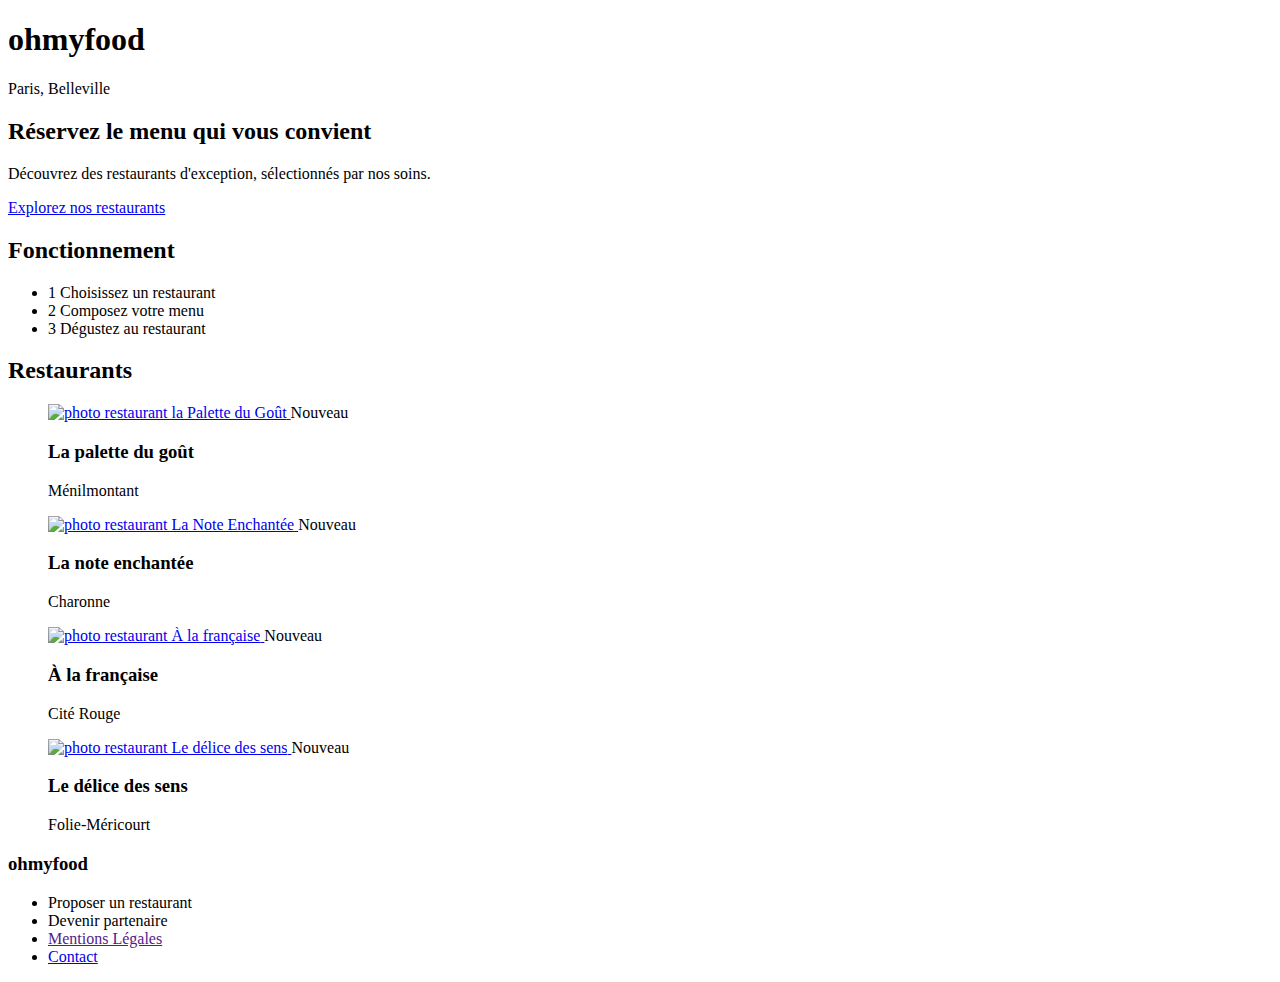
==== index.html @ d79c0644 "animations et loader" ====
<!DOCTYPE html>
<html lang="fr">
<head>
    <meta charset="UTF-8">
    <meta name="viewport" content="width=device-width, initial-scale=1.0">
    <link rel="preconnect" href="https://fonts.gstatic.com">
    <link href="https://fonts.googleapis.com/css2?family=Roboto:wght@300;400;500;700&display=swap" rel="stylesheet">
    <link rel="preconnect" href="https://fonts.gstatic.com">
    <link href="https://fonts.googleapis.com/css2?family=Shrikhand&display=swap" rel="stylesheet">
    <link rel="stylesheet" href="https://cdnjs.cloudflare.com/ajax/libs/font-awesome/5.15.1/css/all.min.css" integrity="sha512-+4zCK9k+qNFUR5X+cKL9EIR+ZOhtIloNl9GIKS57V1MyNsYpYcUrUeQc9vNfzsWfV28IaLL3i96P9sdNyeRssA==" crossorigin="anonymous" />
    <link rel="stylesheet" href="./style.css">
    <title>OhMyFood that's tastcredible!</title>
</head>
<body>
    <div class="overlay">
        <i class="fas fa-spinner"></i>
    </div>
    <header>
        <h1 class="logo">ohmyfood</h1>
        <div class="localisation-container">
            <div class="localisation">
                <i class="fas fa-map-marker-alt"></i>
                <span>Paris, Belleville</span>
            </div>
        </div>
        <div class="introduction">
            <div class="introduction-content">
                <h2>Réservez le menu qui vous convient</h2>
                <p>Découvrez des restaurants d'exception, sélectionnés par nos soins.</p>
                <a href="javascript:void(0)">Explorez nos restaurants</a>
            </div>
        </div>
    </header>
    <main>
        <section class="summary">
            <h2>Fonctionnement</h2>
            <ul class="step-container">
                <li class="step">
                    <span class="number-span">1</span>
                    <i class="fas fa-mobile-alt fa-lg"></i>
                    Choisissez un restaurant
                </li>
                <li class="step">
                    <span class="number-span">2</span>
                    <i class="fas fa-list-ul"></i>
                    Composez votre menu
                </li>
                <li class="step">
                    <span class="number-span">3</span>
                    <i class="fas fa-store"></i>
                    Dégustez au restaurant
                </li>
            </ul>
        </section>
        <section class="restaurant">
            <h2>Restaurants</h2>
            <figure class="card">
                <a href="./menu-palette.html">
                    <img src="./img/restaurants/jay-wennington-N_Y88TWmGwA-unsplash.jpg" alt="photo restaurant la Palette du Goût">
                </a>
                <span>Nouveau</span>
                <figcaption class="card-legend">
                    <i class="far fa-heart"></i>
                    <h3>La palette du goût</h3>
                    <p>Ménilmontant</p>
                </figcaption>
            </figure>
            <figure class="card">
                <a href="./menu-note.html">
                    <img src="./img/restaurants/stil-u2Lp8tXIcjw-unsplash.jpg" alt="photo restaurant La Note Enchantée">
                </a>
                <span>Nouveau</span>
                <figcaption class="card-legend">
                    <i class="far fa-heart"></i>
                    <h3>La note enchantée</h3>
                    <p>Charonne</p>
                </figcaption>
            </figure>
            <figure class="card">
                <a href="./menu-lafrancaise.html">
                    <img src="./img/restaurants/toa-heftiba-DQKerTsQwi0-unsplash.jpg" alt="photo restaurant À la française">
                </a>
                <span>Nouveau</span>
                <figcaption class="card-legend">
                    <i class="far fa-heart"></i>
                    <h3>À la française</h3>
                    <p>Cité Rouge</p>
                </figcaption>
            </figure>
            <figure class="card">
                <a href="./menu-delice.html">
                    <img src="./img/restaurants/louis-hansel-shotsoflouis-qNBGVyOCY8Q-unsplash.jpg" alt="photo restaurant Le délice des sens">
                </a>
                <span>Nouveau</span>
                <figcaption class="card-legend">
                    <i class="far fa-heart"></i>
                    <h3>Le délice des sens</h3>
                    <p>Folie-Méricourt</p>
                </figcaption>
            </figure>
        </section>
    </main>
    <footer>
        <h3 class="logo">ohmyfood</h3>
        <ul class="links">
            <li class="list-links">
                <i class="fas fa-utensils fa-xs"></i>
                Proposer un restaurant
            </li>
            <li class="list-links">
                <i class="fas fa-hands-helping fa-xs"></i>
                Devenir partenaire
            </li>
            <li class="list-links">
                <a href="">Mentions Légales</a>
            </li>
            <li class="list-links">
                <a href="mailto:ohmyfood-contact@mail.com">Contact</a>
            </li>
        </ul>
    </footer>
</body>
</html>
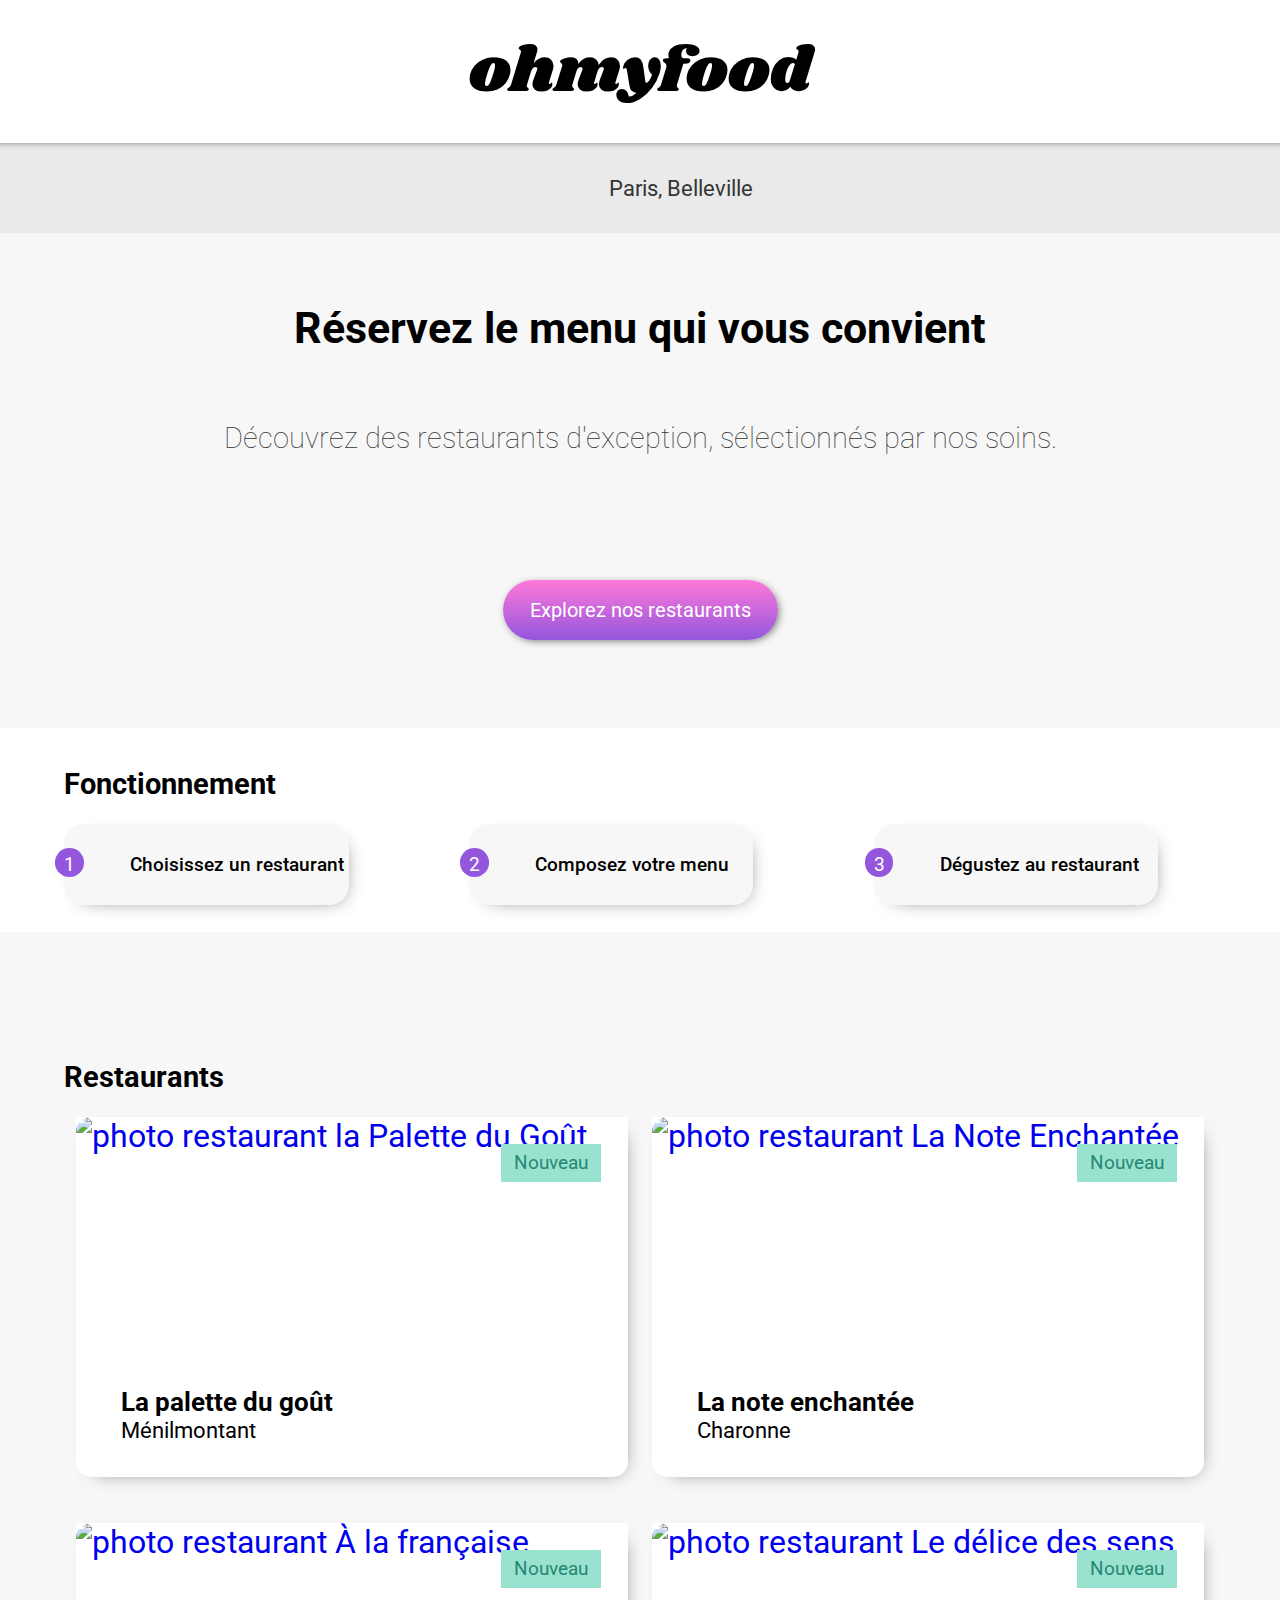
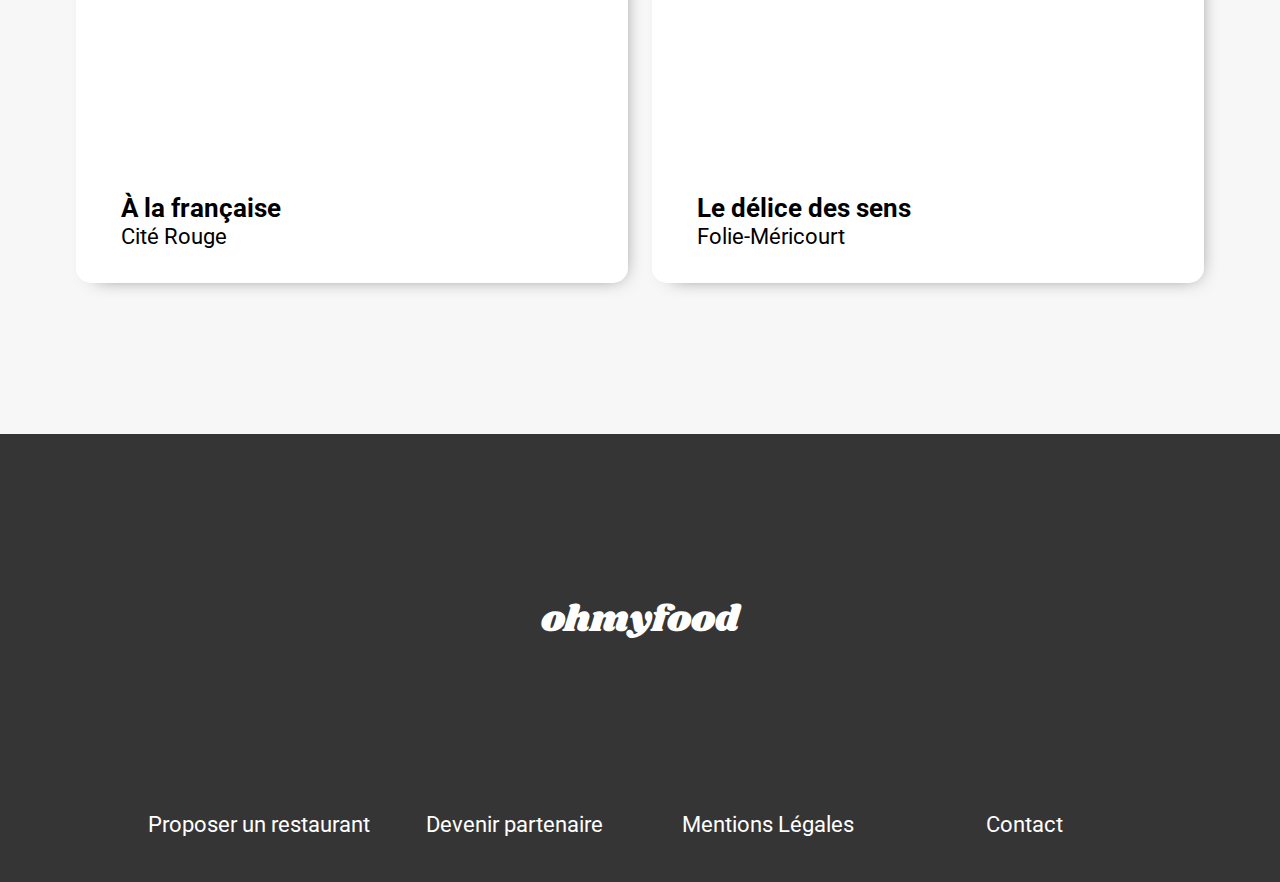
==== commit f9ad6504: "ajouts optionnels de meta balise" ====
--- a/index.html
+++ b/index.html
@@ -3,6 +3,10 @@
 <head>
     <meta charset="UTF-8">
     <meta name="viewport" content="width=device-width, initial-scale=1.0">
+    <meta property="og:description" content="Réservez le menu qui vous convient dans le restaurant de votre choix, nous proposons un large choix de saveur pour tout les gouts.">
+    <meta property="og:title" content="OhMyFood votre diner de choix">
+    <meta property="og:image" content="./img/logo/ohmyfood.png">
+    <link rel="icon" href="./img/logo/ohmyfood@2x.svg">
     <link rel="preconnect" href="https://fonts.gstatic.com">
     <link href="https://fonts.googleapis.com/css2?family=Roboto:wght@300;400;500;700&display=swap" rel="stylesheet">
     <link rel="preconnect" href="https://fonts.gstatic.com">
--- a/style.css
+++ b/style.css
@@ -0,0 +1,668 @@
+* {
+  margin: 0;
+  padding: 0;
+  text-decoration: none;
+  list-style-type: none;
+  border: 0;
+  font-weight: 400;
+  font-family: "Roboto", sans-serif;
+}
+
+html {
+  scroll-behavior: smooth;
+}
+
+body {
+  font-size: calc(.3em + 3vmin);
+}
+
+h2 {
+  font-weight: bold;
+}
+
+footer h3, header .logo {
+  font-family: "Shrikhand", cursive;
+}
+
+.menu a, header .introduction .introduction-content a {
+  background-image: linear-gradient(#FF79DA, #9356DC);
+  border-radius: 30px;
+  color: white;
+  padding: 4vmin 6vmin;
+  box-shadow: 2px 2px 8px -2px #5b5b5b;
+  display: block;
+  transition: all 0.3s ease-in-out;
+}
+@media screen and (min-width: 650px) {
+  .menu a, header .introduction .introduction-content a {
+    padding: 2vmin 3vmin;
+    font-size: 0.7em;
+  }
+}
+.menu a:hover, header .introduction .introduction-content a:hover {
+  opacity: 0.7;
+  box-shadow: 10px 12px 10px -2px #5b5b5b;
+}
+
+.overlay {
+  height: 100%;
+  width: 100%;
+  position: fixed;
+  background: linear-gradient(#9356DC, #99E2D0);
+  z-index: 10000;
+  display: flex;
+  flex-direction: inherit;
+  align-items: center;
+  justify-content: center;
+  animation: loader 0s cubic-bezier(0.445, 0.05, 0.55, 0.95) 2s 1 forwards;
+  display: none;
+}
+.overlay i {
+  color: white;
+  font-size: 8em;
+  animation: spinner 1s cubic-bezier(0.455, 0.03, 0.515, 0.955) 0.5s infinite none;
+}
+
+header {
+  display: flex;
+  flex-direction: column;
+  align-items: center;
+  justify-content: normal;
+}
+header .arrow-title {
+  display: flex;
+  flex-direction: row;
+  align-items: center;
+  justify-content: center;
+  width: 100%;
+  background: #fff;
+  margin: 0 auto;
+}
+header .arrow-title i {
+  color: #353535;
+}
+header .logo {
+  margin: 2% 20%;
+}
+header .localisation-container {
+  height: 13vmin;
+  width: 100%;
+  background: #eaeaea;
+  box-shadow: inset 0px 10px 8px -13px;
+  display: flex;
+  flex-direction: row;
+  align-items: center;
+  justify-content: center;
+}
+@media screen and (min-width: 1050px) {
+  header .localisation-container {
+    height: 10vmin;
+  }
+}
+header .localisation-container .localisation {
+  display: flex;
+  flex-direction: row;
+  align-items: inherit;
+  justify-content: space-between;
+  width: calc(1rem + 32vmin);
+  margin-right: 7%;
+  color: #353535;
+}
+@media screen and (min-width: 1050px) {
+  header .localisation-container .localisation {
+    margin: 0;
+    font-size: 0.7em;
+    width: 25vmin;
+  }
+}
+header .introduction {
+  text-align: center;
+  background-color: #f7f7f7;
+  height: 77vmin;
+  width: 100%;
+}
+@media screen and (min-width: 650px) {
+  header .introduction {
+    height: 55vmin;
+  }
+}
+header .introduction .introduction-content {
+  margin: 11vmin auto;
+  display: flex;
+  flex-direction: column;
+  align-items: center;
+  justify-content: space-around;
+  height: 70%;
+  width: 90%;
+}
+@media screen and (min-width: 650px) {
+  header .introduction .introduction-content {
+    margin: 4vmin auto;
+    height: 45vmin;
+  }
+}
+@media screen and (min-width: 1050px) {
+  header .introduction .introduction-content {
+    font-size: 0.9em;
+  }
+}
+header .introduction .introduction-content h2 {
+  font-weight: bold;
+  width: 75%;
+}
+header .introduction .introduction-content p {
+  font-weight: 100;
+  color: #353535;
+}
+header .introduction .introduction-content a {
+  margin-top: 5%;
+}
+
+footer {
+  background: #353535;
+  color: white;
+  padding: 2% 7%;
+}
+@media screen and (min-width: 650px) {
+  footer {
+    padding: 0;
+    display: flex;
+    flex-direction: column;
+    align-items: center;
+    justify-content: center;
+  }
+}
+footer h3 {
+  line-height: 3;
+}
+@media screen and (min-width: 1050px) {
+  footer h3 {
+    line-height: 10;
+  }
+}
+footer .links {
+  padding-bottom: 10%;
+}
+@media screen and (min-width: 650px) {
+  footer .links {
+    padding-bottom: 3%;
+    width: 100%;
+    display: flex;
+    flex-direction: row;
+    align-items: baseline;
+    justify-content: center;
+  }
+}
+footer .links .list-links {
+  line-height: 1.7;
+  cursor: pointer;
+}
+@media screen and (min-width: 650px) {
+  footer .links .list-links {
+    width: 20%;
+    text-align: center;
+    font-size: 0.7em;
+  }
+}
+footer .links i {
+  margin-right: 2%;
+  width: 1em;
+}
+footer .links a {
+  color: white;
+}
+
+@keyframes loader {
+  100% {
+    opacity: 0;
+    z-index: -100;
+  }
+}
+@keyframes spinner {
+  100% {
+    transform: rotate(360deg);
+  }
+}
+.summary {
+  padding: 8% 5%;
+}
+@media screen and (min-width: 650px) {
+  .summary {
+    padding: 3% 5% 0;
+  }
+}
+@media screen and (min-width: 1050px) {
+  .summary h2 {
+    font-size: 0.9em;
+  }
+}
+.summary .step-container {
+  padding-top: 10%;
+  margin: 0 auto;
+  width: 95%;
+}
+@media screen and (min-width: 650px) {
+  .summary .step-container {
+    display: flex;
+    flex-direction: row;
+    align-items: unset;
+    justify-content: space-between;
+    flex-wrap: wrap;
+    padding-top: 5%;
+    margin: 0;
+  }
+}
+@media screen and (min-width: 1050px) {
+  .summary .step-container {
+    padding-top: 2%;
+  }
+}
+.summary .step {
+  background-color: #f7f7f7;
+  font-weight: 500;
+  height: 20vmin;
+  position: relative;
+  border-radius: 20px;
+  box-shadow: 6px 6px 20px -14px #353535;
+  transition: all 0.5s ease-out;
+  margin-bottom: 3vh;
+  padding-left: 22vmin;
+  display: flex;
+  flex-direction: row;
+  align-items: center;
+  justify-content: left;
+}
+@media screen and (min-width: 650px) {
+  .summary .step {
+    height: 9vmin;
+    width: 30%;
+    font-size: 0.6em;
+    padding-left: 10vmin;
+  }
+}
+@media screen and (min-width: 1050px) {
+  .summary .step {
+    padding-left: 6%;
+    width: 20%;
+  }
+}
+.summary .step:hover {
+  background-color: #f5edff;
+  transform: scale(1.1);
+  color: #9356DC;
+  box-shadow: 14px 14px 20px -14px #353535;
+}
+.summary .step:hover i {
+  color: #9356DC;
+}
+.summary .step .number-span {
+  margin-right: 20%;
+  color: white;
+  position: absolute;
+  right: 67vmin;
+  z-index: 1;
+}
+@media screen and (min-width: 650px) {
+  .summary .step .number-span {
+    right: 28vmin;
+  }
+}
+@media screen and (min-width: 1050px) {
+  .summary .step .number-span {
+    left: 0;
+  }
+}
+.summary .step .number-span::after {
+  content: "";
+  background: #9356DC;
+  height: 1.5em;
+  width: 1.5em;
+  position: absolute;
+  border-radius: 50%;
+  z-index: -1;
+  left: -2vmin;
+  top: -0.5vmin;
+}
+@media screen and (min-width: 650px) {
+  .summary .step .number-span::after {
+    left: -1vmin;
+  }
+}
+.summary .step i {
+  position: absolute;
+  left: 11%;
+  color: #828282;
+  transition: all 0.5s ease-out;
+}
+
+.restaurant {
+  background-color: #f7f7f7;
+  padding: 10% 5%;
+}
+@media screen and (min-width: 650px) {
+  .restaurant {
+    display: flex;
+    flex-wrap: wrap;
+  }
+}
+@media screen and (min-width: 650px) {
+  .restaurant h2 {
+    width: 100%;
+  }
+}
+@media screen and (min-width: 1050px) {
+  .restaurant h2 {
+    font-size: 0.9em;
+  }
+}
+.restaurant .card {
+  position: relative;
+  margin: 10% auto;
+  height: 70vmin;
+  width: 90vmin;
+  background: #fff;
+  box-shadow: 6px 6px 20px -14px #353535;
+  border-bottom-left-radius: 15px;
+  border-bottom-right-radius: 15px;
+}
+@media screen and (min-width: 650px) {
+  .restaurant .card {
+    height: 40vmin;
+    width: 48%;
+    margin: 2% auto;
+  }
+}
+.restaurant .card a {
+  position: absolute;
+  height: 100%;
+  width: 100%;
+  z-index: 100;
+}
+.restaurant .card img {
+  height: 71%;
+  width: 100%;
+  object-fit: cover;
+  border-top-left-radius: 15px;
+  border-top-right-radius: 15px;
+  object-position: 100% 61%;
+}
+.restaurant .card span {
+  background: #99E2D0;
+  position: absolute;
+  color: #278870;
+  z-index: 1000;
+  right: 3vmin;
+  top: 3vmin;
+  padding: 0.4em 0.7em;
+  font-size: 0.9em;
+}
+@media screen and (min-width: 650px) {
+  .restaurant .card span {
+    font-size: 0.6em;
+  }
+}
+.restaurant .card-legend {
+  position: absolute;
+  top: 54vmin;
+  left: 5vmin;
+}
+@media screen and (min-width: 650px) {
+  .restaurant .card-legend {
+    top: 30vmin;
+    font-size: 0.7em;
+  }
+}
+.restaurant .card-legend h3 {
+  font-weight: bold;
+}
+.restaurant .card-legend i {
+  position: absolute;
+  left: 70vmin;
+  top: 2vmin;
+  font-size: 1.6em;
+  z-index: 100;
+  cursor: pointer;
+}
+@media screen and (min-width: 650px) {
+  .restaurant .card-legend i {
+    left: 30vmin;
+    top: 0;
+  }
+}
+@media screen and (min-width: 1050px) {
+  .restaurant .card-legend i {
+    right: 0;
+  }
+}
+.restaurant .card-legend i:hover {
+  color: #9356DC;
+  font-weight: 900;
+}
+
+.header-menu-img {
+  height: 75vmin;
+}
+@media screen and (min-width: 1050px) {
+  .header-menu-img {
+    height: 55vmin;
+  }
+}
+.header-menu-img .img-note-enchantee {
+  position: absolute;
+  left: 0;
+  bottom: 62vmin;
+  z-index: -1;
+}
+.header-menu-img img {
+  width: 100%;
+}
+@media screen and (min-width: 1050px) {
+  .header-menu-img img {
+    position: absolute;
+    left: 0;
+    bottom: 3vmin;
+    z-index: -1;
+  }
+}
+
+.restaurants {
+  background-color: #f7f7f7;
+}
+@media screen and (min-width: 1050px) {
+  .restaurants {
+    background-color: #fff;
+  }
+}
+
+.menu {
+  background-color: #f7f7f7;
+  border-top-left-radius: 40px;
+  border-top-right-radius: 40px;
+  position: relative;
+  bottom: 16vmin;
+}
+@media screen and (min-width: 1050px) {
+  .menu {
+    width: 85%;
+    margin: auto;
+    border-bottom-left-radius: 40px;
+    border-bottom-right-radius: 40px;
+    display: flex;
+    flex-wrap: wrap;
+    justify-content: space-between;
+  }
+}
+.menu h2 {
+  font-family: "Shrikhand", cursive;
+  display: inline-block;
+  margin-right: 7vmin;
+  font-weight: normal;
+  font-size: 1.75em;
+}
+@media screen and (min-width: 1050px) {
+  .menu h2 {
+    width: 80%;
+  }
+}
+.menu a {
+  text-align: center;
+  width: 40%;
+  margin: auto;
+  position: relative;
+  top: 10vmin;
+}
+@media screen and (min-width: 1050px) {
+  .menu a {
+    width: 50%;
+  }
+}
+.menu i {
+  font-size: 1.6em;
+  cursor: pointer;
+}
+.menu .menu-title {
+  font-size: 1em;
+  font-weight: 200;
+  text-transform: uppercase;
+  padding: 7% 0 5% 0;
+}
+.menu .menu-title::after {
+  content: "";
+  height: 3px;
+  background: #99E2D0;
+  width: 11vmin;
+  display: block;
+}
+@media screen and (min-width: 1050px) {
+  .menu .menu-list {
+    width: 30%;
+  }
+}
+.menu .menu-list .anime-item-1 {
+  animation-delay: 0.1s;
+}
+.menu .menu-list .anime-item-2 {
+  animation-delay: 0.2s;
+}
+.menu .menu-list .anime-item-3 {
+  animation-delay: 0.3s;
+}
+.menu .menu-list .anime-item-4 {
+  animation-delay: 0.4s;
+}
+.menu .menu-list .anime-item-5 {
+  animation-delay: 0.5s;
+}
+.menu .menu-list .anime-item-6 {
+  animation-delay: 0.6s;
+}
+.menu .menu-list .anime-item-7 {
+  animation-delay: 0.7s;
+}
+.menu .menu-list .anime-item-8 {
+  animation-delay: 0.8s;
+}
+.menu .menu-list .anime-item-9 {
+  animation-delay: 0.9s;
+}
+.menu .menu-item {
+  background: #fff;
+  display: flex;
+  flex-direction: unset;
+  align-items: initial;
+  justify-content: space-between;
+  transform: scale(0);
+  animation: apparition 0.5s ease 1s 1 normal forwards;
+  border-radius: 15px;
+  margin: 4vmin auto;
+  cursor: pointer;
+  overflow: hidden;
+  box-shadow: 6px 6px 20px -14px #353535;
+}
+@media screen and (min-width: 1050px) {
+  .menu .menu-item {
+    font-size: 0.5em;
+  }
+}
+.menu .menu-item .check {
+  display: flex;
+  flex-direction: unset;
+  align-items: center;
+  justify-content: center;
+  transform: translateX(100%);
+  background: #99E2D0;
+  color: white;
+  border-bottom-right-radius: 15px;
+  border-top-right-radius: 15px;
+  transition: all 0.3s ease-out;
+  padding: 1px;
+}
+.menu .menu-item:hover .check {
+  width: 25%;
+  margin-left: 25px;
+  transform: translateX(0);
+}
+.menu .menu-item:hover .check i {
+  transform: rotate(3turn);
+  transition: all 0.7s ease;
+}
+.menu .menu-item .item-header {
+  overflow: hidden;
+  white-space: nowrap;
+  padding: 1em 0 1em 1em;
+  width: 83%;
+}
+.menu .plates {
+  font-weight: bold;
+  width: 100%;
+  margin-bottom: 1vmin;
+  font-size: 1.1em;
+  overflow: hidden;
+  text-overflow: ellipsis;
+}
+.menu .ingredient {
+  font-weight: 200;
+  margin-right: auto;
+  width: 100%;
+  text-overflow: ellipsis;
+  overflow: hidden;
+}
+.menu .price {
+  font-weight: bold;
+  align-self: end;
+  padding-bottom: 1em;
+}
+
+@keyframes apparition {
+  0% {
+    transform: scale(0);
+  }
+  100% {
+    transform: scale(1);
+  }
+}
+header .logo, footer h3 {
+  font-family: "Shrikhand", cursive;
+}
+
+header .introduction .introduction-content a, .menu a {
+  background-image: linear-gradient(#FF79DA, #9356DC);
+  border-radius: 30px;
+  color: white;
+  padding: 4vmin 6vmin;
+  box-shadow: 2px 2px 8px -2px #5b5b5b;
+  display: block;
+  transition: all 0.3s ease-in-out;
+}
+@media screen and (min-width: 650px) {
+  header .introduction .introduction-content a, .menu a {
+    padding: 2vmin 3vmin;
+    font-size: 0.7em;
+  }
+}
+header .introduction .introduction-content a:hover, .menu a:hover {
+  opacity: 0.7;
+  box-shadow: 10px 12px 10px -2px #5b5b5b;
+}
+
+/*# sourceMappingURL=style.css.map */
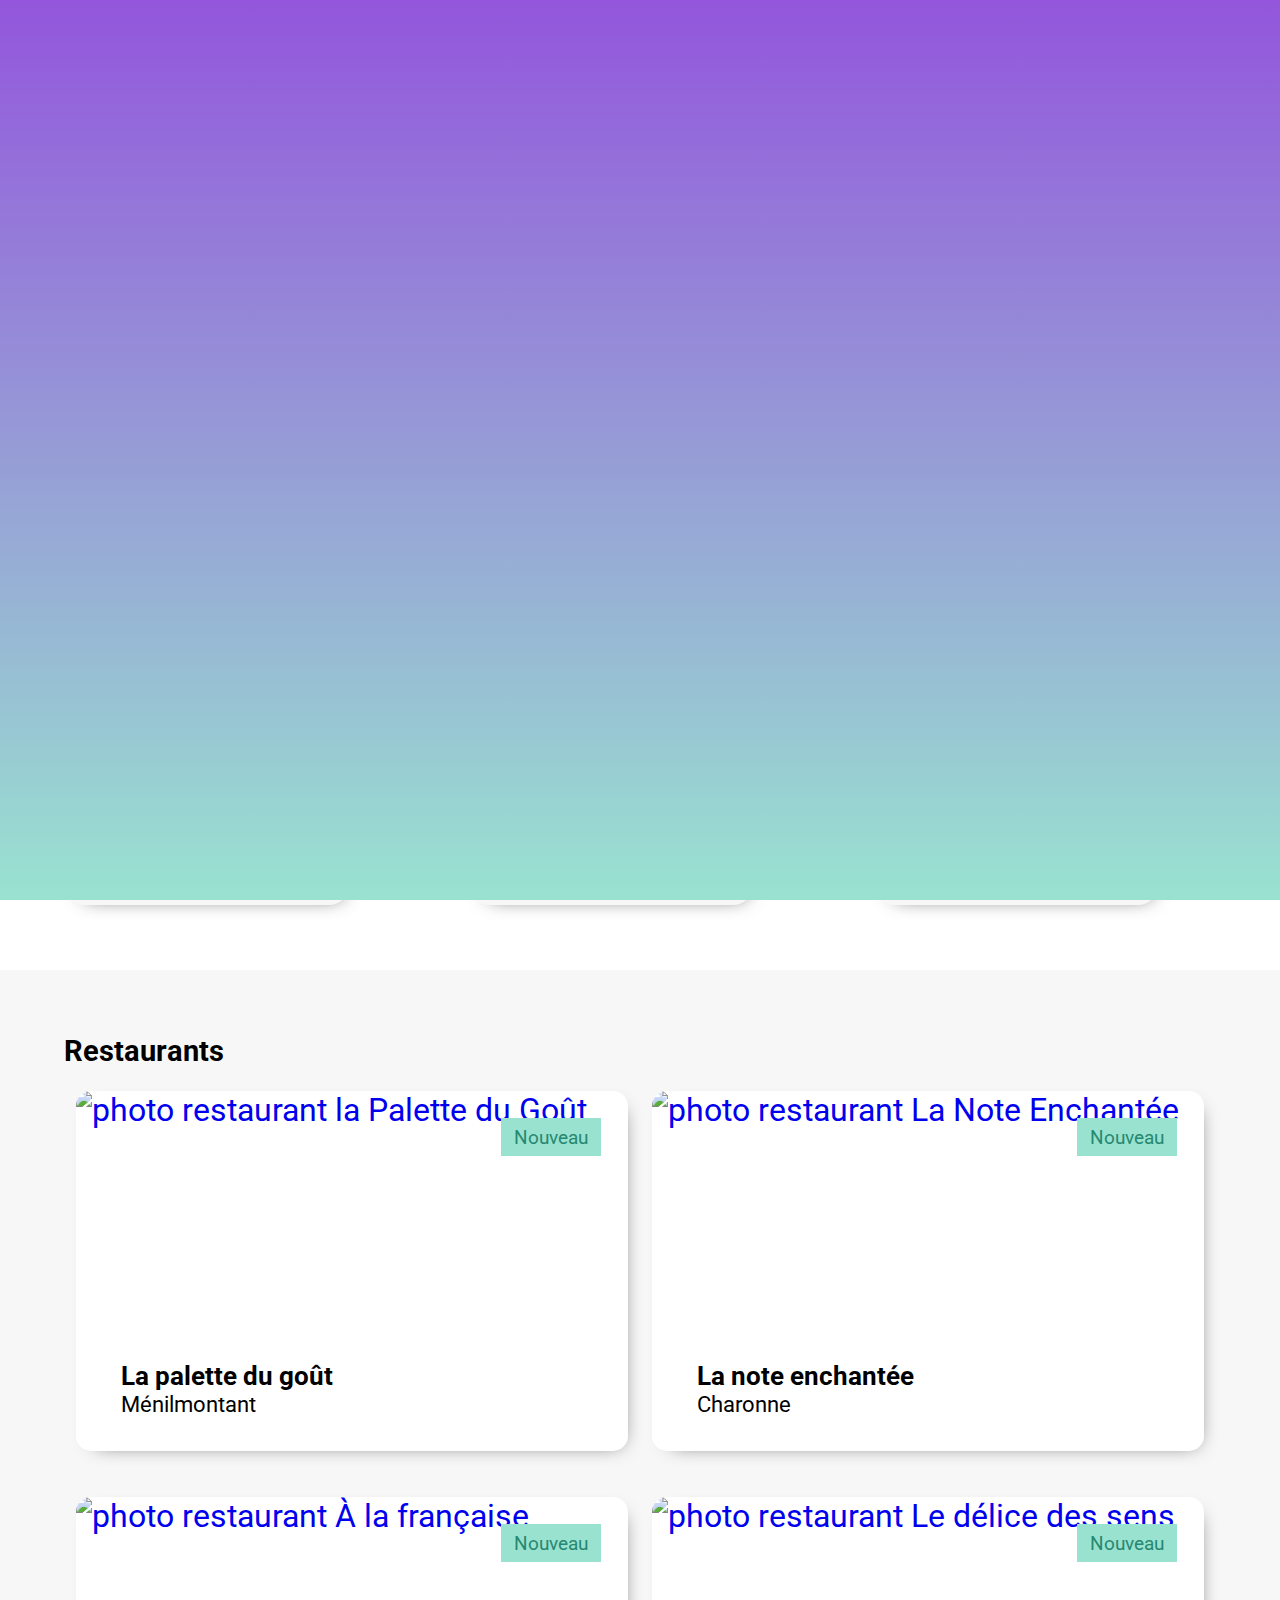
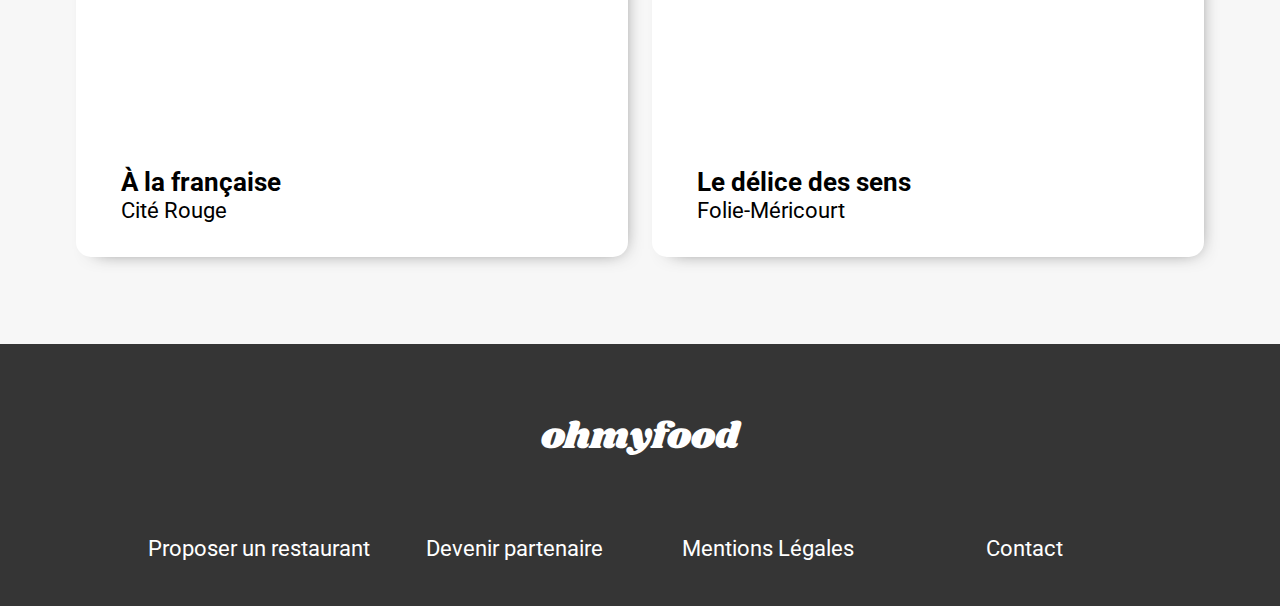
==== commit d40df6de: "changement de balise, transitions plus lentes et degradé sur l'icone coeur" ====
--- a/index.html
+++ b/index.html
@@ -11,9 +11,9 @@
     <link href="https://fonts.googleapis.com/css2?family=Roboto:wght@300;400;500;700&display=swap" rel="stylesheet">
     <link rel="preconnect" href="https://fonts.gstatic.com">
     <link href="https://fonts.googleapis.com/css2?family=Shrikhand&display=swap" rel="stylesheet">
-    <link rel="stylesheet" href="https://cdnjs.cloudflare.com/ajax/libs/font-awesome/5.15.1/css/all.min.css" integrity="sha512-+4zCK9k+qNFUR5X+cKL9EIR+ZOhtIloNl9GIKS57V1MyNsYpYcUrUeQc9vNfzsWfV28IaLL3i96P9sdNyeRssA==" crossorigin="anonymous" />
+    <link rel="stylesheet" href="https://pro.fontawesome.com/releases/v5.10.0/css/all.css" integrity="sha384-AYmEC3Yw5cVb3ZcuHtOA93w35dYTsvhLPVnYs9eStHfGJvOvKxVfELGroGkvsg+p" crossorigin="anonymous"/>
     <link rel="stylesheet" href="./style.css">
-    <title>OhMyFood that's tastcredible!</title>
+    <title>OhMyFood votre dîner de choix</title>
 </head>
 <body>
     <div class="overlay">
--- a/style.css
+++ b/style.css
@@ -55,7 +55,6 @@
   align-items: center;
   justify-content: center;
   animation: loader 0s cubic-bezier(0.445, 0.05, 0.55, 0.95) 2s 1 forwards;
-  display: none;
 }
 .overlay i {
   color: white;
@@ -157,6 +156,11 @@
 header .introduction .introduction-content a {
   margin-top: 5%;
 }
+@media screen and (min-width: 650px) {
+  header .introduction .introduction-content a {
+    margin: 0;
+  }
+}
 
 footer {
   background: #353535;
@@ -177,7 +181,7 @@
 }
 @media screen and (min-width: 1050px) {
   footer h3 {
-    line-height: 10;
+    line-height: 5;
   }
 }
 footer .links {
@@ -228,7 +232,7 @@
 }
 @media screen and (min-width: 650px) {
   .summary {
-    padding: 3% 5% 0;
+    padding: 3% 5%;
   }
 }
 @media screen and (min-width: 1050px) {
@@ -258,6 +262,7 @@
   }
 }
 .summary .step {
+  cursor: pointer;
   background-color: #f7f7f7;
   font-weight: 500;
   height: 20vmin;
@@ -343,6 +348,7 @@
   .restaurant {
     display: flex;
     flex-wrap: wrap;
+    padding: 5%;
   }
 }
 @media screen and (min-width: 650px) {
@@ -357,13 +363,12 @@
 }
 .restaurant .card {
   position: relative;
+  border-radius: 15px;
   margin: 10% auto;
   height: 70vmin;
   width: 90vmin;
   background: #fff;
   box-shadow: 6px 6px 20px -14px #353535;
-  border-bottom-left-radius: 15px;
-  border-bottom-right-radius: 15px;
 }
 @media screen and (min-width: 650px) {
   .restaurant .card {
@@ -422,6 +427,14 @@
   font-size: 1.6em;
   z-index: 100;
   cursor: pointer;
+  font-weight: 100;
+}
+.restaurant .card-legend i:hover:before {
+  transition: all 0.8s ease-in-out;
+  -webkit-background-clip: text;
+  font-weight: 900;
+  background-image: linear-gradient(#9356DC, #FF79DA);
+  -webkit-text-fill-color: transparent;
 }
 @media screen and (min-width: 650px) {
   .restaurant .card-legend i {
@@ -433,10 +446,6 @@
   .restaurant .card-legend i {
     right: 0;
   }
-}
-.restaurant .card-legend i:hover {
-  color: #9356DC;
-  font-weight: 900;
 }
 
 .header-menu-img {
@@ -513,7 +522,8 @@
 }
 @media screen and (min-width: 1050px) {
   .menu a {
-    width: 50%;
+    width: 25%;
+    top: 17.5vmin;
   }
 }
 .menu i {
@@ -594,7 +604,7 @@
   color: white;
   border-bottom-right-radius: 15px;
   border-top-right-radius: 15px;
-  transition: all 0.3s ease-out;
+  transition: all 0.5s ease-in;
   padding: 1px;
 }
 .menu .menu-item:hover .check {
@@ -629,16 +639,18 @@
 }
 .menu .price {
   font-weight: bold;
-  align-self: end;
   padding-bottom: 1em;
+  align-self: flex-end;
 }
 
 @keyframes apparition {
   0% {
-    transform: scale(0);
+    opacity: 0;
+    transform: translateY(10%);
   }
   100% {
-    transform: scale(1);
+    opacity: 1;
+    transform: translateY(0);
   }
 }
 header .logo, footer h3 {
